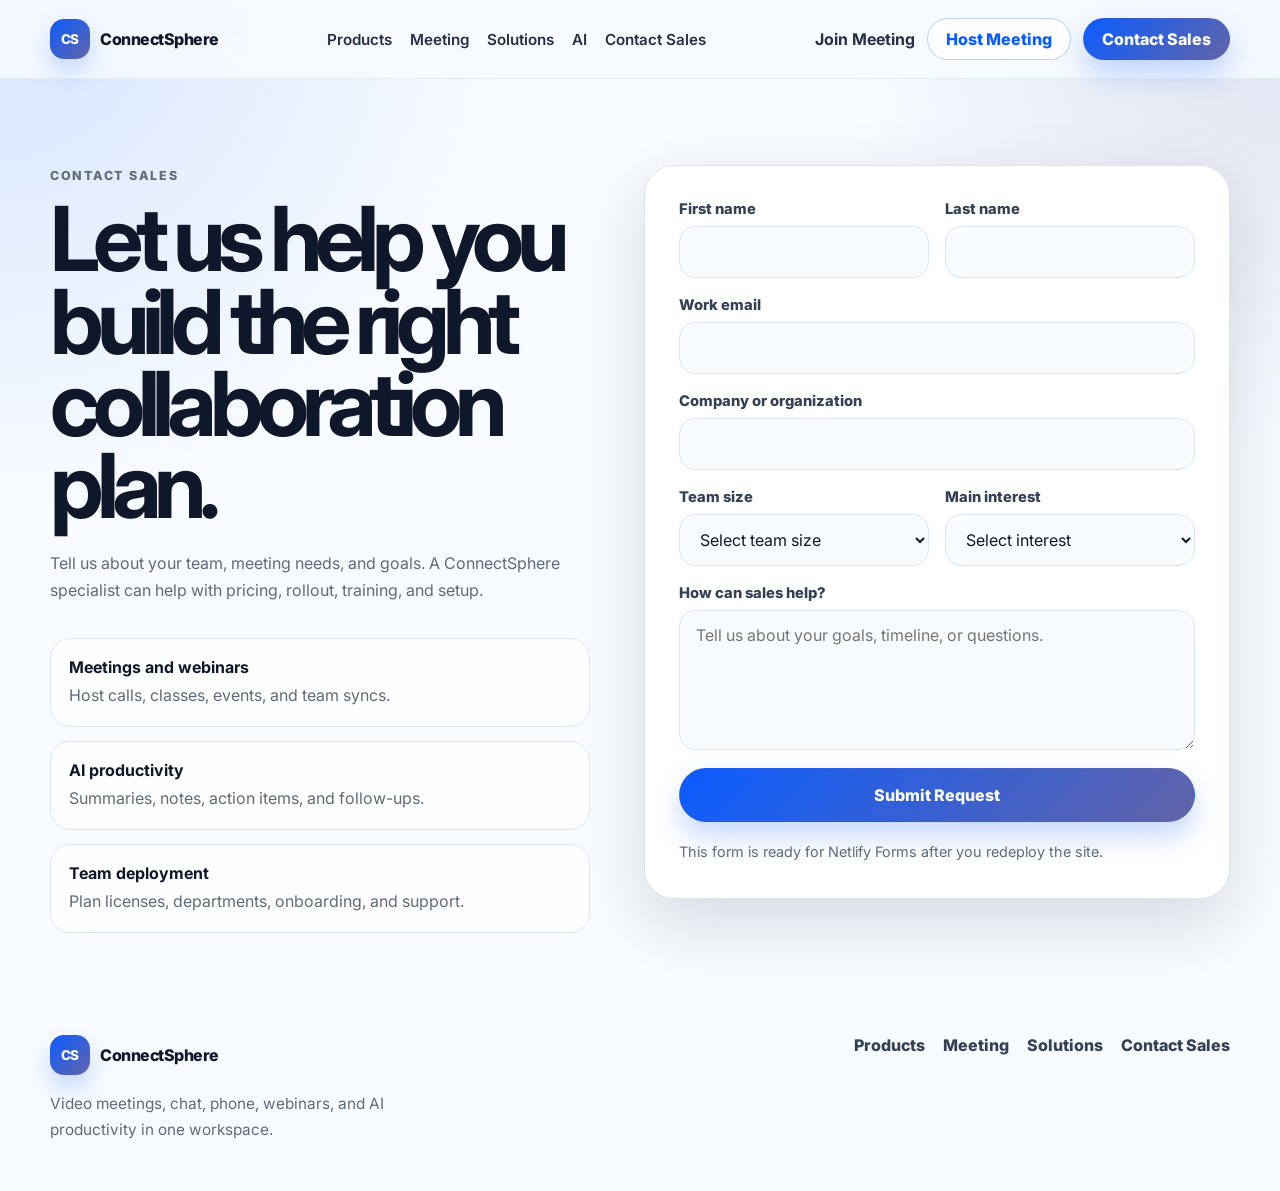
==== contact.html @ e6b16f1c "first commit" ====
<!DOCTYPE html>
<html lang="en">
  <head>
    <meta charset="UTF-8" />
    <meta name="viewport" content="width=device-width, initial-scale=1.0" />
    <title>Contact Sales | ConnectSphere</title>
    <meta
      name="description"
      content="Contact ConnectSphere sales to discuss meetings, team chat, calling, webinars, and AI collaboration tools."
    />
    <link rel="preconnect" href="https://fonts.googleapis.com" />
    <link rel="preconnect" href="https://fonts.gstatic.com" crossorigin />
    <link
      href="https://fonts.googleapis.com/css2?family=Inter:wght@400;500;600;700;800&display=swap"
      rel="stylesheet"
    />
    <link rel="stylesheet" href="styles.css" />
  </head>
  <body>
    <header class="site-header">
      <nav class="navbar" aria-label="Primary navigation">
        <a class="brand" href="index.html" aria-label="ConnectSphere home">
          <span class="brand-mark">CS</span>
          <span>ConnectSphere</span>
        </a>

        <button class="nav-toggle" type="button" aria-label="Toggle navigation" aria-expanded="false">
          <span></span>
          <span></span>
          <span></span>
        </button>

        <div class="nav-menu" id="nav-menu">
          <a href="index.html#products">Products</a>
          <a href="index.html#meeting">Meeting</a>
          <a href="index.html#solutions">Solutions</a>
          <a href="index.html#ai">AI</a>
          <a href="contact.html">Contact Sales</a>
        </div>

        <div class="nav-actions">
          <a href="index.html#meeting" class="link-button">Join Meeting</a>
          <a href="index.html#meeting" class="button button-outline">Host Meeting</a>
          <a href="contact.html" class="button button-primary">Contact Sales</a>
        </div>
      </nav>
    </header>

    <main>
      <section class="contact-hero">
        <div class="contact-copy">
          <p class="eyebrow">Contact sales</p>
          <h1>Let us help you build the right collaboration plan.</h1>
          <p>
            Tell us about your team, meeting needs, and goals. A ConnectSphere specialist can help with pricing,
            rollout, training, and setup.
          </p>

          <div class="contact-highlights">
            <div>
              <strong>Meetings and webinars</strong>
              <span>Host calls, classes, events, and team syncs.</span>
            </div>
            <div>
              <strong>AI productivity</strong>
              <span>Summaries, notes, action items, and follow-ups.</span>
            </div>
            <div>
              <strong>Team deployment</strong>
              <span>Plan licenses, departments, onboarding, and support.</span>
            </div>
          </div>
        </div>

        <form class="contact-form" name="contact-sales" method="POST" data-netlify="true" action="thank-you.html">
          <input type="hidden" name="form-name" value="contact-sales" />

          <div class="form-row">
            <div class="form-field">
              <label for="first-name">First name</label>
              <input id="first-name" name="first-name" type="text" autocomplete="given-name" required />
            </div>
            <div class="form-field">
              <label for="last-name">Last name</label>
              <input id="last-name" name="last-name" type="text" autocomplete="family-name" required />
            </div>
          </div>

          <div class="form-field">
            <label for="email">Work email</label>
            <input id="email" name="email" type="email" autocomplete="email" required />
          </div>

          <div class="form-field">
            <label for="company">Company or organization</label>
            <input id="company" name="company" type="text" autocomplete="organization" required />
          </div>

          <div class="form-row">
            <div class="form-field">
              <label for="team-size">Team size</label>
              <select id="team-size" name="team-size" required>
                <option value="">Select team size</option>
                <option value="1-10">1-10</option>
                <option value="11-50">11-50</option>
                <option value="51-200">51-200</option>
                <option value="201-1000">201-1000</option>
                <option value="1000+">1000+</option>
              </select>
            </div>
            <div class="form-field">
              <label for="interest">Main interest</label>
              <select id="interest" name="interest" required>
                <option value="">Select interest</option>
                <option value="Video meetings">Video meetings</option>
                <option value="Webinars and events">Webinars and events</option>
                <option value="AI notes">AI notes</option>
                <option value="Team chat">Team chat</option>
                <option value="Full platform">Full platform</option>
              </select>
            </div>
          </div>

          <div class="form-field">
            <label for="message">How can sales help?</label>
            <textarea
              id="message"
              name="message"
              rows="5"
              placeholder="Tell us about your goals, timeline, or questions."
              required
            ></textarea>
          </div>

          <button class="button button-primary button-large" type="submit">Submit Request</button>
          <p class="form-note">This form is ready for Netlify Forms after you redeploy the site.</p>
        </form>
      </section>
    </main>

    <footer class="site-footer">
      <div>
        <a class="brand" href="index.html">
          <span class="brand-mark">CS</span>
          <span>ConnectSphere</span>
        </a>
        <p>Video meetings, chat, phone, webinars, and AI productivity in one workspace.</p>
      </div>
      <div class="footer-links">
        <a href="index.html#products">Products</a>
        <a href="index.html#meeting">Meeting</a>
        <a href="index.html#solutions">Solutions</a>
        <a href="contact.html">Contact Sales</a>
      </div>
    </footer>

    <script src="script.js"></script>
  </body>
</html>
---- styles.css ----
:root {
  --blue: #0b5cff;
  --blue-dark: #063eaa;
  --teams-purple: #6264a7;
  --ink: #0f172a;
  --muted: #5f6b7a;
  --soft: #eef5ff;
  --line: #dce5f2;
  --white: #ffffff;
  --card: rgba(255, 255, 255, 0.88);
  --shadow: 0 24px 70px rgba(15, 23, 42, 0.14);
  --radius: 28px;
}

* {
  box-sizing: border-box;
}

html {
  scroll-behavior: smooth;
}

body {
  margin: 0;
  color: var(--ink);
  font-family: "Inter", Arial, sans-serif;
  background:
    radial-gradient(circle at top left, rgba(11, 92, 255, 0.14), transparent 32rem),
    radial-gradient(circle at top right, rgba(98, 100, 167, 0.16), transparent 28rem),
    #f8fbff;
}

a {
  color: inherit;
  text-decoration: none;
}

button,
input,
select,
textarea {
  font: inherit;
}

.site-header {
  position: sticky;
  top: 0;
  z-index: 20;
  background: rgba(248, 251, 255, 0.88);
  border-bottom: 1px solid rgba(220, 229, 242, 0.7);
  backdrop-filter: blur(18px);
}

.navbar {
  width: min(1180px, calc(100% - 40px));
  min-height: 78px;
  margin: 0 auto;
  display: flex;
  align-items: center;
  justify-content: space-between;
  gap: 24px;
}

.brand {
  display: inline-flex;
  align-items: center;
  gap: 10px;
  font-weight: 800;
  letter-spacing: -0.03em;
}

.brand-mark {
  width: 40px;
  height: 40px;
  display: grid;
  place-items: center;
  color: var(--white);
  font-size: 0.84rem;
  font-weight: 800;
  border-radius: 14px;
  background: linear-gradient(135deg, var(--blue), var(--teams-purple));
  box-shadow: 0 12px 24px rgba(11, 92, 255, 0.22);
}

.nav-menu,
.nav-actions,
.hero-actions,
.footer-links {
  display: flex;
  align-items: center;
  gap: 18px;
}

.nav-menu a {
  color: #253044;
  font-size: 0.95rem;
  font-weight: 600;
}

.nav-menu a:hover,
.footer-links a:hover,
.link-button:hover {
  color: var(--blue);
}

.nav-actions {
  gap: 12px;
}

.link-button {
  color: #253044;
  font-weight: 700;
}

.button {
  display: inline-flex;
  align-items: center;
  justify-content: center;
  min-height: 42px;
  padding: 0 18px;
  border: 1px solid transparent;
  border-radius: 999px;
  font-weight: 800;
  transition:
    transform 180ms ease,
    box-shadow 180ms ease,
    background-color 180ms ease;
}

.button:hover {
  transform: translateY(-2px);
}

.button-primary {
  color: var(--white);
  background: linear-gradient(135deg, var(--blue), var(--teams-purple));
  box-shadow: 0 14px 28px rgba(11, 92, 255, 0.24);
}

.button-outline {
  color: var(--blue);
  background: var(--white);
  border-color: rgba(11, 92, 255, 0.28);
}

.button-outline-light {
  color: var(--white);
  border-color: rgba(255, 255, 255, 0.54);
}

.button-soft {
  color: var(--blue-dark);
  background: #e8f1ff;
}

.button-large {
  min-height: 54px;
  padding: 0 26px;
}

.nav-toggle {
  display: none;
  width: 44px;
  height: 44px;
  padding: 0;
  border: 0;
  border-radius: 14px;
  background: var(--white);
}

.nav-toggle span {
  display: block;
  width: 20px;
  height: 2px;
  margin: 5px auto;
  background: var(--ink);
}

.hero {
  width: min(1180px, calc(100% - 40px));
  margin: 0 auto;
  padding: 88px 0 54px;
  display: grid;
  grid-template-columns: minmax(0, 1fr) minmax(380px, 0.9fr);
  align-items: center;
  gap: 54px;
}

.eyebrow {
  margin: 0 0 12px;
  color: var(--blue);
  font-size: 0.78rem;
  font-weight: 800;
  letter-spacing: 0.14em;
  text-transform: uppercase;
}

h1,
h2,
h3,
p {
  margin-top: 0;
}

h1 {
  max-width: 760px;
  margin-bottom: 22px;
  font-size: clamp(3rem, 7vw, 6.6rem);
  line-height: 0.92;
  letter-spacing: -0.08em;
}

h2 {
  margin-bottom: 16px;
  font-size: clamp(2.2rem, 4vw, 4.2rem);
  line-height: 0.98;
  letter-spacing: -0.06em;
}

h3 {
  margin-bottom: 10px;
  font-size: 1.32rem;
  letter-spacing: -0.03em;
}

.hero-copy,
.section-heading p,
.panel-copy > p,
.cta-section p,
.site-footer p,
.product-card p,
.solution-card p,
.insight-card p {
  color: var(--muted);
  font-size: 1.05rem;
  line-height: 1.7;
}

.hero-copy {
  max-width: 620px;
  margin-bottom: 32px;
  font-size: 1.2rem;
}

.hero-trust {
  margin-top: 30px;
  display: flex;
  flex-wrap: wrap;
  gap: 10px 14px;
  color: var(--muted);
  font-size: 0.92rem;
}

.hero-trust strong {
  color: var(--ink);
}

.hero-visual {
  position: relative;
}

.meeting-card,
.insight-card,
.testimonial-card,
.solution-card {
  border: 1px solid rgba(220, 229, 242, 0.92);
  border-radius: var(--radius);
  background: var(--card);
  box-shadow: var(--shadow);
  backdrop-filter: blur(14px);
}

.meeting-card {
  padding: 18px;
}

.meeting-topbar {
  height: 44px;
  display: flex;
  align-items: center;
  gap: 8px;
}

.dot {
  width: 12px;
  height: 12px;
  border-radius: 50%;
}

.red {
  background: #ff5f57;
}

.yellow {
  background: #febc2e;
}

.green {
  background: #28c840;
}

.meeting-title {
  margin-left: 10px;
  color: #475569;
  font-size: 0.9rem;
  font-weight: 700;
}

.meeting-grid {
  display: grid;
  grid-template-columns: repeat(2, 1fr);
  gap: 12px;
}

.participant {
  min-height: 150px;
  padding: 16px;
  display: flex;
  flex-direction: column;
  justify-content: space-between;
  color: var(--white);
  border-radius: 22px;
  background: linear-gradient(135deg, #2563eb, #0f172a);
}

.participant span {
  width: 54px;
  height: 54px;
  display: grid;
  place-items: center;
  font-weight: 800;
  border-radius: 18px;
  background: rgba(255, 255, 255, 0.18);
}

.participant p {
  margin: 0;
  font-weight: 800;
}

.participant.purple {
  background: linear-gradient(135deg, #7c3aed, #312e81);
}

.participant.teal {
  background: linear-gradient(135deg, #0891b2, #134e4a);
}

.participant.orange {
  background: linear-gradient(135deg, #f97316, #7c2d12);
}

.meeting-controls {
  margin-top: 16px;
  padding: 12px;
  display: flex;
  justify-content: center;
  gap: 10px;
  border-radius: 18px;
  background: #f1f5f9;
}

.meeting-controls button {
  min-height: 38px;
  padding: 0 14px;
  color: #334155;
  font-weight: 800;
  border: 0;
  border-radius: 999px;
  background: var(--white);
}

.meeting-controls .end-call {
  color: var(--white);
  background: #ef4444;
}

.ai-note {
  position: absolute;
  right: -18px;
  bottom: 34px;
  width: min(280px, 78%);
  padding: 18px;
  display: flex;
  gap: 14px;
  align-items: flex-start;
  border: 1px solid rgba(255, 255, 255, 0.6);
  border-radius: 22px;
  background: rgba(15, 23, 42, 0.92);
  color: var(--white);
  box-shadow: 0 20px 42px rgba(15, 23, 42, 0.32);
}

.ai-note p {
  margin: 4px 0 0;
  color: #cbd5e1;
  line-height: 1.45;
}

.spark {
  width: 34px;
  height: 34px;
  display: grid;
  place-items: center;
  flex: 0 0 auto;
  border-radius: 12px;
  background: linear-gradient(135deg, var(--blue), #a78bfa);
}

.logo-strip {
  width: min(1180px, calc(100% - 40px));
  margin: 16px auto 0;
  padding: 22px;
  display: flex;
  flex-wrap: wrap;
  justify-content: center;
  gap: 20px 42px;
  color: #64748b;
  font-weight: 800;
  border: 1px solid var(--line);
  border-radius: 24px;
  background: rgba(255, 255, 255, 0.72);
}

.section,
.meeting-section,
.contact-hero,
.split-section,
.metrics-section,
.testimonial-section,
.cta-section,
.site-footer {
  width: min(1180px, calc(100% - 40px));
  margin: 0 auto;
}

.section {
  padding: 110px 0 40px;
}

.contact-hero {
  padding: 86px 0 54px;
  display: grid;
  grid-template-columns: 0.92fr 1fr;
  align-items: start;
  gap: 54px;
}

.contact-copy {
  position: sticky;
  top: 112px;
}

.contact-copy p,
.form-note,
.thank-you-card p {
  color: var(--muted);
  line-height: 1.7;
}

.contact-highlights {
  margin-top: 34px;
  display: grid;
  gap: 14px;
}

.contact-highlights div {
  padding: 18px;
  border: 1px solid var(--line);
  border-radius: 20px;
  background: rgba(255, 255, 255, 0.76);
}

.contact-highlights strong,
.contact-highlights span {
  display: block;
}

.contact-highlights span {
  margin-top: 6px;
  color: var(--muted);
  line-height: 1.55;
}

.contact-form,
.thank-you-card {
  padding: 34px;
  border: 1px solid var(--line);
  border-radius: 30px;
  background: var(--white);
  box-shadow: var(--shadow);
}

.contact-form {
  display: grid;
  gap: 18px;
}

.form-row {
  display: grid;
  grid-template-columns: repeat(2, minmax(0, 1fr));
  gap: 16px;
}

.form-field {
  display: grid;
  gap: 8px;
}

.form-field label {
  color: #334155;
  font-size: 0.92rem;
  font-weight: 800;
}

.form-field input,
.form-field select,
.form-field textarea {
  width: 100%;
  min-height: 52px;
  padding: 0 16px;
  color: var(--ink);
  border: 1px solid var(--line);
  border-radius: 16px;
  outline: none;
  background: #f8fbff;
}

.form-field textarea {
  min-height: 140px;
  padding-top: 14px;
  resize: vertical;
}

.form-field input:focus,
.form-field select:focus,
.form-field textarea:focus {
  border-color: rgba(11, 92, 255, 0.6);
  box-shadow: 0 0 0 4px rgba(11, 92, 255, 0.12);
}

.form-note {
  margin: 0;
  font-size: 0.9rem;
}

.thank-you-page {
  min-height: 100vh;
  display: grid;
  place-items: center;
  padding: 28px;
}

.thank-you-card {
  width: min(720px, 100%);
}

.thank-you-card .brand {
  margin-bottom: 42px;
}

.meeting-section {
  padding: 94px 0 24px;
}

.meeting-panel {
  padding: 32px;
  display: grid;
  grid-template-columns: 0.8fr 1.2fr;
  gap: 32px;
  align-items: stretch;
  border: 1px solid var(--line);
  border-radius: 30px;
  background: var(--white);
  box-shadow: 0 16px 38px rgba(15, 23, 42, 0.07);
}

.meeting-intro {
  max-width: 720px;
}

.meeting-intro p,
.meeting-action-card p,
.meeting-help {
  color: var(--muted);
  line-height: 1.7;
}

.meeting-actions-grid {
  display: grid;
  grid-template-columns: repeat(2, minmax(0, 1fr));
  gap: 16px;
}

.meeting-action-card {
  padding: 22px;
  display: grid;
  gap: 12px;
  align-content: start;
  border: 1px solid var(--line);
  border-radius: 24px;
  background: #f8fbff;
}

.meeting-action-card h3,
.meeting-action-card p {
  margin-bottom: 0;
}

.meeting-action-icon {
  width: 54px;
  height: 54px;
  display: grid;
  place-items: center;
  color: var(--white);
  font-size: 0.78rem;
  font-weight: 900;
  border-radius: 18px;
  background: linear-gradient(135deg, var(--blue), var(--teams-purple));
}

.meeting-action-card label {
  color: #334155;
  font-size: 0.92rem;
  font-weight: 800;
}

.meeting-action-card input {
  width: 100%;
  min-height: 50px;
  padding: 0 16px;
  color: var(--ink);
  border: 1px solid var(--line);
  border-radius: 16px;
  outline: none;
  background: var(--white);
}

.meeting-action-card input:focus {
  border-color: rgba(11, 92, 255, 0.6);
  box-shadow: 0 0 0 4px rgba(11, 92, 255, 0.12);
}

.meeting-help {
  margin: 14px 0 0;
  min-height: 22px;
  font-size: 0.9rem;
}

.video-shell {
  min-height: 620px;
  margin-top: 18px;
  position: relative;
  overflow: hidden;
  border: 1px solid rgba(15, 23, 42, 0.1);
  border-radius: 30px;
  background:
    radial-gradient(circle at top left, rgba(11, 92, 255, 0.26), transparent 28rem),
    #0f172a;
  box-shadow: var(--shadow);
}

.video-placeholder,
.jitsi-container {
  position: absolute;
  inset: 0;
}

.video-placeholder {
  display: grid;
  place-content: center;
  gap: 10px;
  padding: 28px;
  text-align: center;
  color: var(--white);
}

.video-placeholder strong {
  font-size: clamp(1.8rem, 4vw, 3.2rem);
  letter-spacing: -0.06em;
}

.video-placeholder span {
  color: #cbd5e1;
}

.jitsi-container {
  opacity: 0;
  pointer-events: none;
}

.jitsi-container.active {
  opacity: 1;
  pointer-events: auto;
}

.meeting-toolbar {
  margin-top: 16px;
  display: flex;
  justify-content: flex-end;
  gap: 12px;
}

.meeting-toolbar button:disabled {
  cursor: not-allowed;
  opacity: 0.48;
  transform: none;
}

.section.alt {
  width: 100%;
  padding: 96px max(20px, calc((100% - 1180px) / 2));
  background: linear-gradient(180deg, rgba(238, 245, 255, 0), rgba(238, 245, 255, 0.92));
}

.section-heading {
  max-width: 760px;
  margin-bottom: 42px;
}

.product-grid {
  display: grid;
  grid-template-columns: repeat(3, 1fr);
  gap: 18px;
}

.product-card {
  min-height: 250px;
  padding: 26px;
  border: 1px solid var(--line);
  border-radius: 26px;
  background: var(--white);
  box-shadow: 0 16px 38px rgba(15, 23, 42, 0.06);
}

.icon {
  width: 48px;
  height: 48px;
  margin-bottom: 22px;
  display: grid;
  place-items: center;
  color: var(--blue);
  font-size: 0.78rem;
  font-weight: 900;
  border-radius: 17px;
  background: var(--soft);
}

.split-section {
  padding: 86px 0;
  display: grid;
  grid-template-columns: 0.9fr 1fr;
  align-items: center;
  gap: 60px;
}

.check-list {
  margin: 28px 0 0;
  padding: 0;
  display: grid;
  gap: 14px;
  list-style: none;
}

.check-list li {
  position: relative;
  padding-left: 34px;
  color: #334155;
  font-weight: 700;
}

.check-list li::before {
  content: "";
  position: absolute;
  top: 1px;
  left: 0;
  width: 22px;
  height: 22px;
  border-radius: 50%;
  background: var(--blue);
}

.check-list li::after {
  content: "";
  position: absolute;
  top: 6px;
  left: 8px;
  width: 5px;
  height: 10px;
  border: solid var(--white);
  border-width: 0 2px 2px 0;
  transform: rotate(45deg);
}

.insight-card {
  padding: 34px;
}

.insight-header,
.tasks {
  display: flex;
  flex-wrap: wrap;
  align-items: center;
  justify-content: space-between;
  gap: 12px;
}

.insight-header {
  margin-bottom: 40px;
  color: var(--muted);
}

.tasks {
  margin-top: 30px;
  justify-content: flex-start;
}

.tasks span {
  padding: 10px 12px;
  color: var(--blue-dark);
  font-size: 0.9rem;
  font-weight: 800;
  border-radius: 999px;
  background: var(--soft);
}

.solution-tabs {
  display: flex;
  flex-wrap: wrap;
  gap: 12px;
  margin-bottom: 22px;
}

.tab {
  min-height: 46px;
  padding: 0 18px;
  color: #334155;
  font-weight: 800;
  border: 1px solid var(--line);
  border-radius: 999px;
  background: var(--white);
  cursor: pointer;
}

.tab.active {
  color: var(--white);
  border-color: transparent;
  background: var(--blue);
}

.solution-card {
  padding: 36px;
  display: flex;
  align-items: center;
  justify-content: space-between;
  gap: 28px;
}

.solution-card > div {
  max-width: 720px;
}

.metrics-section {
  padding: 76px 0 34px;
  display: grid;
  grid-template-columns: repeat(4, 1fr);
  gap: 18px;
}

.metric {
  padding: 26px;
  text-align: center;
  border: 1px solid var(--line);
  border-radius: 24px;
  background: var(--white);
}

.metric strong {
  display: block;
  margin-bottom: 8px;
  color: var(--blue);
  font-size: clamp(2rem, 4vw, 3.1rem);
  letter-spacing: -0.06em;
}

.metric span {
  color: var(--muted);
  font-weight: 700;
}

.testimonial-section {
  padding: 42px 0 82px;
}

.testimonial-card {
  padding: 42px;
  background:
    linear-gradient(135deg, rgba(11, 92, 255, 0.08), rgba(98, 100, 167, 0.08)),
    var(--white);
}

.testimonial-card p {
  max-width: 920px;
  margin-bottom: 24px;
  font-size: clamp(1.6rem, 3vw, 3rem);
  line-height: 1.16;
  letter-spacing: -0.05em;
}

.testimonial-card span {
  display: block;
  margin-top: 4px;
  color: var(--muted);
}

.cta-section {
  padding: 74px 34px;
  text-align: center;
  color: var(--white);
  border-radius: 34px;
  background:
    radial-gradient(circle at top left, rgba(255, 255, 255, 0.24), transparent 30rem),
    linear-gradient(135deg, #081f5c, #0b5cff 52%, #6264a7);
  box-shadow: var(--shadow);
}

.cta-section .eyebrow,
.cta-section p {
  color: rgba(255, 255, 255, 0.78);
}

.cta-section .hero-actions {
  justify-content: center;
}

.site-footer {
  padding: 48px 0;
  display: flex;
  justify-content: space-between;
  gap: 28px;
}

.site-footer p {
  max-width: 420px;
  margin: 16px 0 0;
  font-size: 0.96rem;
}

.footer-links {
  flex-wrap: wrap;
  align-content: flex-start;
  justify-content: flex-end;
  color: #334155;
  font-weight: 800;
}

@media (max-width: 1020px) {
  .nav-toggle {
    display: block;
  }

  .nav-menu,
  .nav-actions {
    display: none;
  }

  .navbar.menu-open {
    flex-wrap: wrap;
  }

  .navbar.menu-open .nav-menu,
  .navbar.menu-open .nav-actions {
    width: 100%;
    display: flex;
    flex-direction: column;
    align-items: stretch;
    padding-bottom: 18px;
  }

  .navbar.menu-open .nav-menu a,
  .navbar.menu-open .nav-actions a {
    justify-content: center;
    padding: 12px;
    text-align: center;
    border-radius: 16px;
    background: var(--white);
  }

  .hero,
  .contact-hero,
  .meeting-panel,
  .meeting-actions-grid,
  .split-section {
    grid-template-columns: 1fr;
  }

  .product-grid,
  .metrics-section {
    grid-template-columns: repeat(2, 1fr);
  }
}

@media (max-width: 680px) {
  .navbar,
  .hero,
  .logo-strip,
  .section,
  .meeting-section,
  .contact-hero,
  .split-section,
  .metrics-section,
  .testimonial-section,
  .cta-section,
  .site-footer {
    width: min(100% - 28px, 1180px);
  }

  .hero {
    padding-top: 54px;
  }

  .hero-actions,
  .meeting-toolbar,
  .site-footer,
  .solution-card {
    align-items: stretch;
    flex-direction: column;
  }

  .button {
    width: 100%;
  }

  .meeting-grid,
  .product-grid,
  .form-row,
  .metrics-section {
    grid-template-columns: 1fr;
  }

  .contact-copy {
    position: static;
  }

  .participant {
    min-height: 124px;
  }

  .ai-note {
    position: static;
    width: 100%;
    margin-top: 14px;
  }

  .section,
  .meeting-section,
  .split-section {
    padding: 70px 0 24px;
  }

  .meeting-panel {
    padding: 24px;
  }

  .video-shell {
    min-height: 480px;
  }

  .section.alt {
    padding: 70px 14px;
  }

  .footer-links {
    justify-content: flex-start;
  }
}
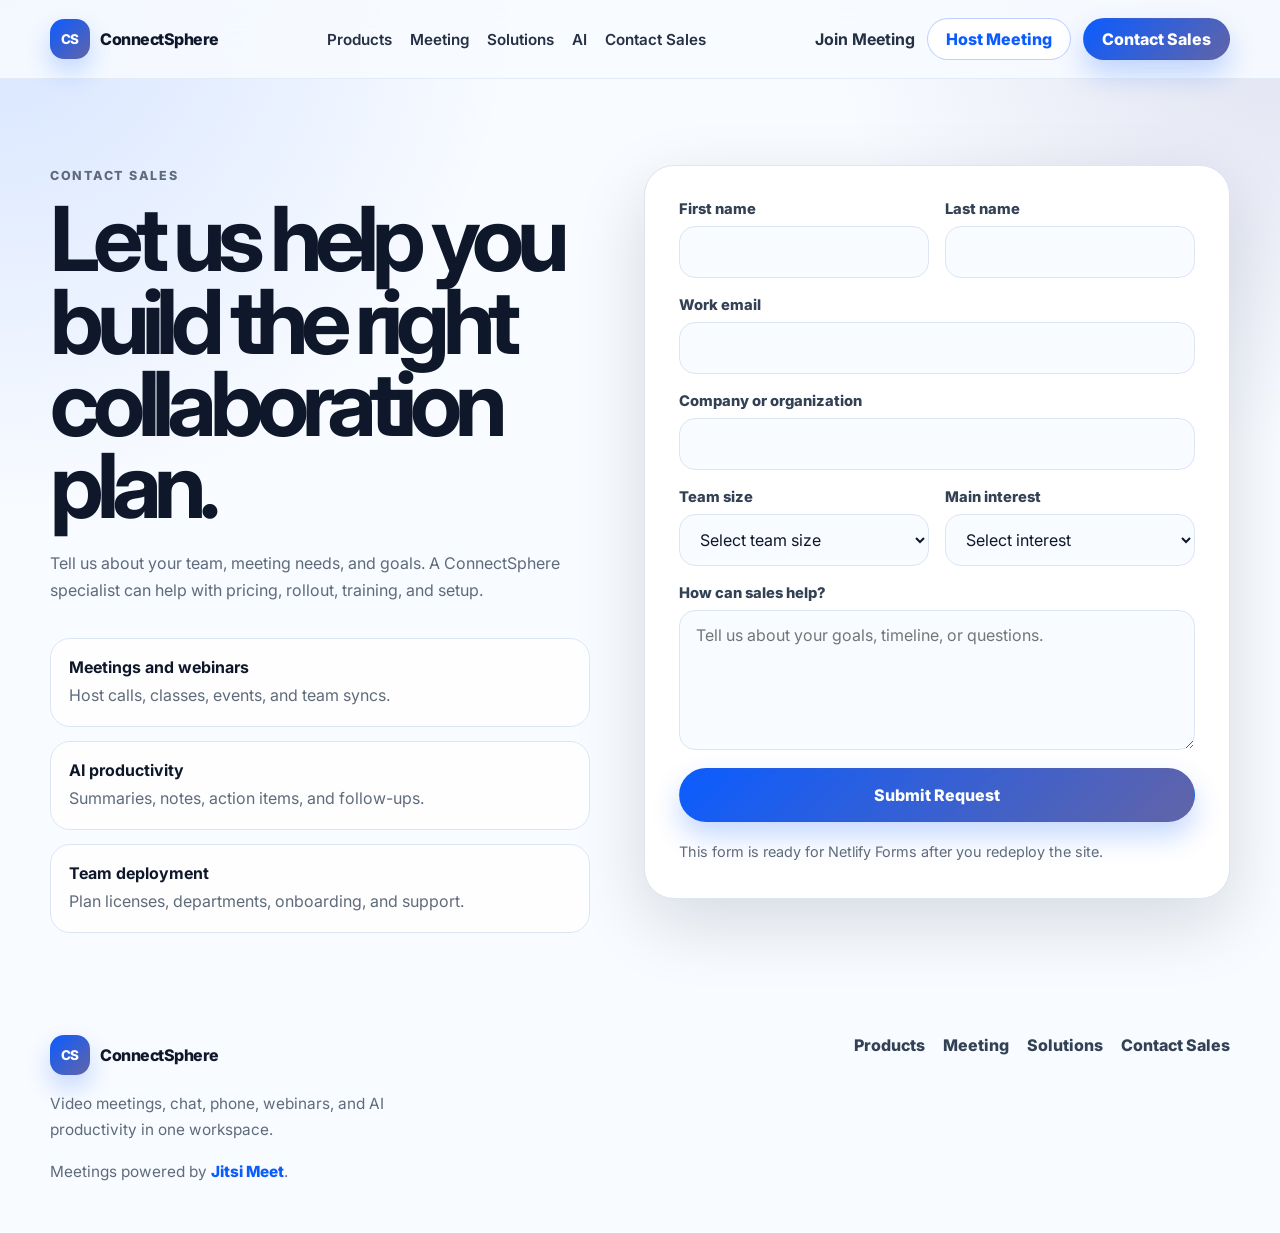
==== commit e2303dbe: "Add Jitsi disclosure, redirects, and store listing assets" ====
--- a/contact.html
+++ b/contact.html
@@ -145,6 +145,10 @@
           <span>ConnectSphere</span>
         </a>
         <p>Video meetings, chat, phone, webinars, and AI productivity in one workspace.</p>
+        <p class="footer-jitsi">
+          Meetings powered by
+          <a href="https://jitsi.org" target="_blank" rel="noopener noreferrer">Jitsi Meet</a>.
+        </p>
       </div>
       <div class="footer-links">
         <a href="index.html#products">Products</a>
--- a/styles.css
+++ b/styles.css
@@ -425,6 +425,7 @@
 .section,
 .meeting-section,
 .contact-hero,
+.policy-page,
 .split-section,
 .metrics-section,
 .testimonial-section,
@@ -453,7 +454,9 @@
 
 .contact-copy p,
 .form-note,
-.thank-you-card p {
+.thank-you-card p,
+.policy-card p,
+.policy-date {
   color: var(--muted);
   line-height: 1.7;
 }
@@ -483,12 +486,36 @@
 }
 
 .contact-form,
+.policy-card,
 .thank-you-card {
   padding: 34px;
   border: 1px solid var(--line);
   border-radius: 30px;
   background: var(--white);
   box-shadow: var(--shadow);
+}
+
+.policy-page {
+  padding: 86px 0 54px;
+}
+
+.policy-page h1 {
+  max-width: 900px;
+}
+
+.policy-card {
+  max-width: 920px;
+  margin-top: 34px;
+}
+
+.policy-card h2 {
+  margin-top: 30px;
+  font-size: 1.35rem;
+  line-height: 1.2;
+}
+
+.policy-card h2:first-child {
+  margin-top: 0;
 }
 
 .contact-form {
@@ -705,6 +732,31 @@
   cursor: not-allowed;
   opacity: 0.48;
   transform: none;
+}
+
+.jitsi-disclosure {
+  margin: 22px 0 0;
+  max-width: 820px;
+  color: var(--muted);
+  font-size: 0.92rem;
+  line-height: 1.65;
+}
+
+.jitsi-disclosure a {
+  color: var(--blue);
+  font-weight: 800;
+  text-decoration: underline;
+  text-underline-offset: 3px;
+}
+
+.footer-jitsi {
+  margin: 12px 0 0;
+  font-size: 0.88rem;
+}
+
+.footer-jitsi a {
+  color: var(--blue);
+  font-weight: 800;
 }
 
 .section.alt {
